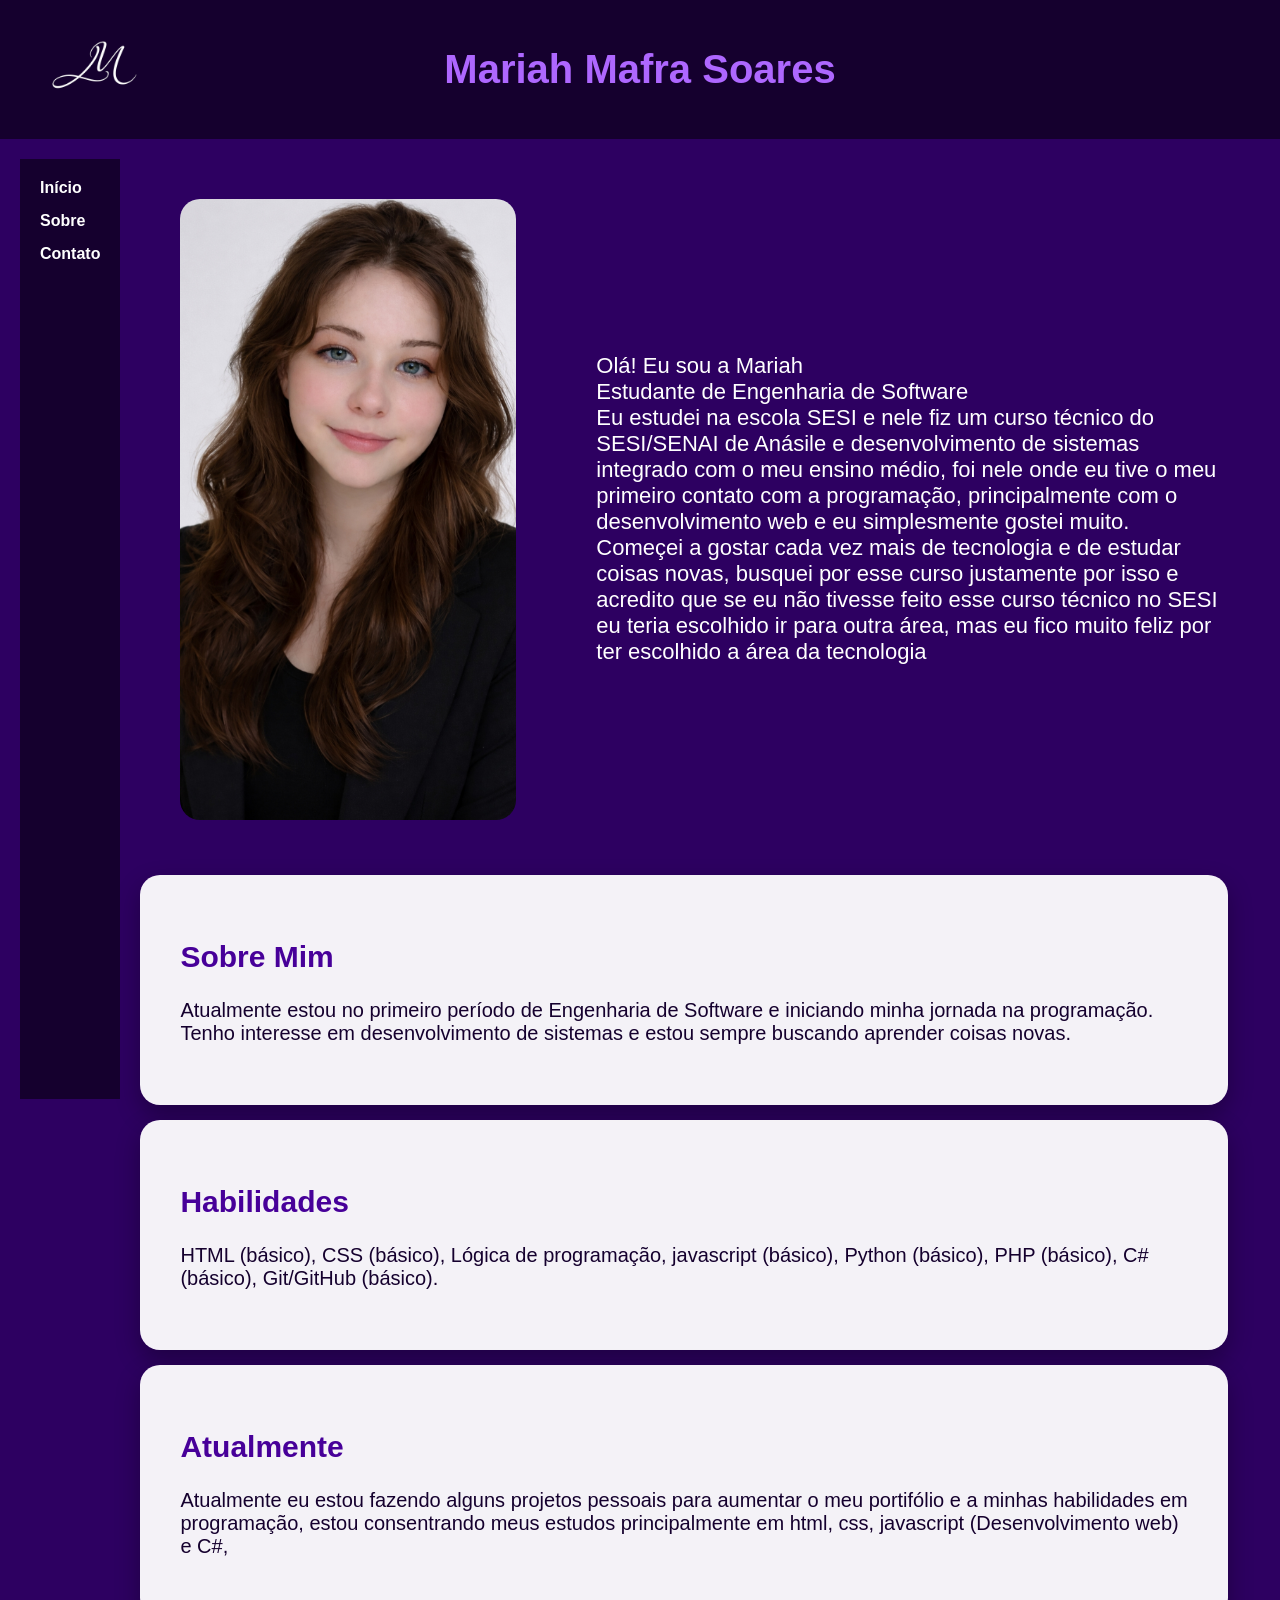
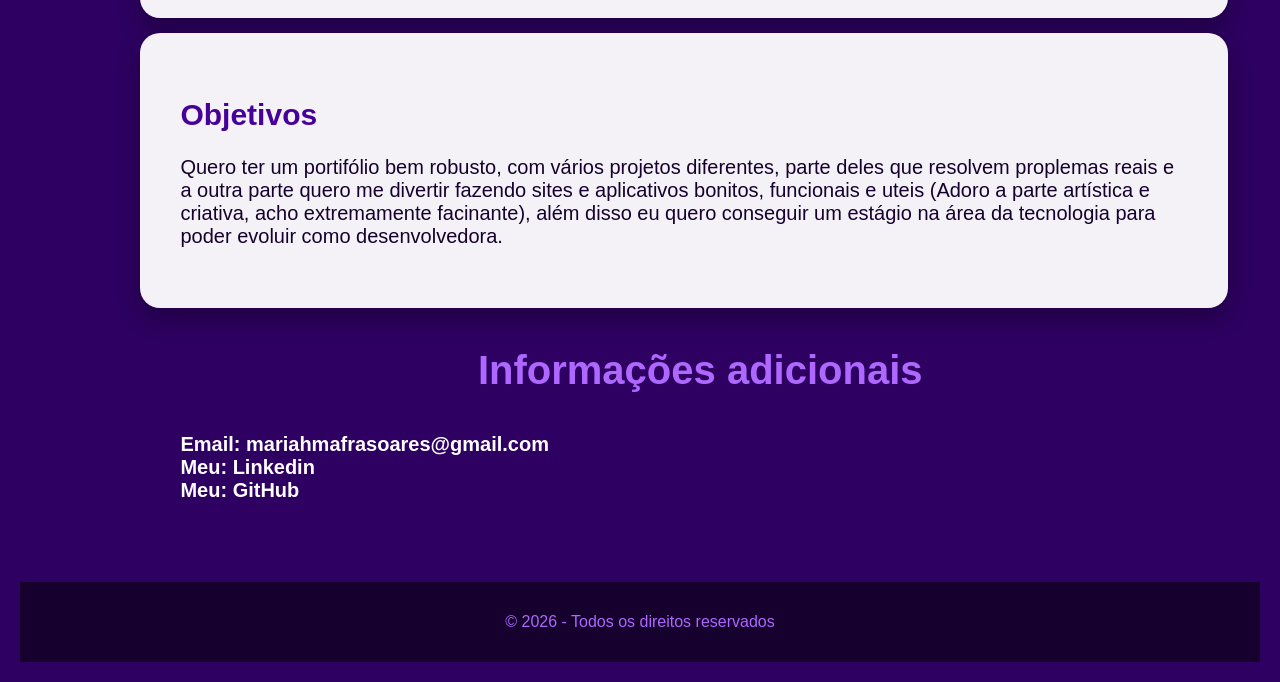
==== index.html @ e1965100 "atividade 2" ====
<!DOCTYPE html>
<html lang="pt-br">

<head>
    <meta charset="UTF-8">
    <meta name="viewport" content="width=device-width, initial-scale=1.0">
    <title>Sobre mim</title>
    <link rel="stylesheet" href="style.css">
</head>

<body>

<header class="cabecalho">
    <img src="logo.png" alt="logo" class="logo">
    <h1>Mariah Mafra Soares</h1>
</header>

<div class="layout">

    <nav class="menu-lateral">
        <a href="#">Início</a>
        <a href="#">Sobre</a>
        <a href="#">Contato</a>
    </nav>

    <main class="conteudo">

        <div class="container2">
            <img src="minhaFoto.jpg" alt="minha foto" class="minhaFoto">
            <p class="texto">
                Olá! Eu sou a Mariah <br>
                Estudante de Engenharia de Software <br>
                Eu estudei na escola SESI e nele fiz um curso técnico do SESI/SENAI de Anásile e desenvolvimento de
                sistemas integrado com o meu ensino médio, foi nele onde eu tive o meu primeiro contato com a
                programação, principalmente com o desenvolvimento web e eu simplesmente gostei muito. <br>
                Começei a gostar cada vez mais de tecnologia e de estudar coisas novas, busquei por esse curso
                justamente por isso e acredito que se eu não tivesse feito esse curso técnico no SESI eu teria escolhido
                ir para outra área, mas eu fico muito feliz por ter escolhido a área da tecnologia</h3>
            </p>
        </div>

        <div class="card destaque">
            <h2>Sobre Mim</h2>
            <p class="paragrafo">Atualmente estou no primeiro período de Engenharia de Software e iniciando minha
                jornada na programação. Tenho interesse em desenvolvimento de sistemas e estou sempre buscando aprender
                coisas novas.</p>
        </div>

        <div class="card">
            <h2>Habilidades</h2>
            <p class="paragrafo">HTML (básico),
                CSS (básico),
                Lógica de programação,
                javascript (básico),
                Python (básico),
                PHP (básico),
                C# (básico),
                Git/GitHub (básico). </p>
        </div>

        <div class="card">
            <h2>Atualmente</h2>
            <p class="paragrafo">Atualmente eu estou fazendo alguns projetos pessoais para aumentar o meu portifólio e a
                minhas habilidades em programação, estou consentrando meus estudos principalmente em html, css,
                javascript (Desenvolvimento web) e C#,</p>
        </div>

        <div class="card">
            <h2>Objetivos</h2>
            <p class="paragrafo">Quero ter um portifólio bem robusto, com vários projetos diferentes, parte deles que
                resolvem proplemas reais e a outra parte quero me divertir fazendo sites e aplicativos bonitos,
                funcionais e uteis (Adoro a parte artística e criativa, acho extremamente facinante), além disso eu
                quero conseguir um estágio na área da tecnologia para poder evoluir como desenvolvedora.</p>
        </div>

        <div class="contato">
            <h3>Informações adicionais</h3>
            <h4>
                Email: mariahmafrasoares@gmail.com <br>
                Meu: <a href="https://www.linkedin.com/in/mariah-mafra-soares-4b8b1a383/" target="_blank">Linkedin</a><br> 
                Meu: <a href="https://github.com/mariahsoares" target="_blank">GitHub</a>
            </h4>
        </div>
    </main>

    <footer class="footer">
        <p>© 2026 - Todos os direitos reservados</p>
    </footer>
</div>
</body>

</html>
---- style.css ----
body {
    margin: 0;
    font-family: Arial;
    background-color: rgb(45, 0, 97);
}

/* HEADER */
.cabecalho {
    display: flex;
    align-items: center;
    justify-content: center;
    position: relative;
    background-color: rgb(21, 0, 46);
    padding: 20px;
}

.logo {
    width: 150px;
    position: absolute;
    left: 20px;
    top: 50%;
    transform: translateY(-50%);
}

h1 {
    color: rgb(174, 103, 255);
    font-size: 40px;
}

/* GRID PRINCIPAL */
.layout {
    display: grid;
    grid-template-columns: repeat(12, 1fr);
    grid-template-rows: auto 1fr;
    grid-template-areas:
        "menu conteudo conteudo conteudo conteudo conteudo conteudo conteudo conteudo conteudo conteudo conteudo"
        "menu conteudo conteudo conteudo conteudo conteudo conteudo conteudo conteudo conteudo conteudo conteudo";
    gap: 20px;
    padding: 20px;
}

/* MENU LATERAL */
.menu-lateral {
    grid-area: menu;
    background-color: rgb(21, 0, 46);
    display: flex;
    flex-direction: column;
    padding: 20px;
    gap: 15px;
    position: sticky;
    top: 0;
    height: 100vh;
}

.menu-lateral a {
    color: white;
    text-decoration: none;
    font-weight: bold;
}

.menu-lateral a:hover {
    text-decoration: underline;
}

/* CONTEÚDO */
.conteudo {
    grid-area: conteudo;
}

/* FOTO + TEXTO */
.container2 {
    display: flex;
    align-items: center;
}

.minhaFoto {
    width: 30%;
    border-radius: 20px;
    margin: 40px;
}

.texto {
    color: white;
    font-size: 22px;
    padding: 40px;
}

/* CARDS */
.card {
    background: rgba(255, 255, 255, 0.95);
    width: 90%;
    margin: 15px 0;
    padding: 40px;
    border-radius: 20px;
    box-shadow: 0 10px 25px rgba(0, 0, 0, 0.3);
    transition: 0.3s;
}

.card:hover {
    transform: translateY(-5px);
}

/* REQUISITO GRID-COLUMN / SPAN */
.destaque {
    grid-column: 1 / -1;
}

/* TEXTO */
h2 {
    color: rgb(71, 0, 153);
    font-size: 30px;
}

.paragrafo {
    font-size: 20px;
    color: rgb(21, 0, 46);
}

/* CONTATO */
.contato {
    margin-top: 20px;
}

.contato a {
    margin-right: 20px;
    text-decoration: none;
    color: white;
    font-weight: bold;
}

.contato a:hover {
    text-decoration: underline;
}

h3 {
    text-align: center;
    font-size: 40px;
    color: rgb(174, 103, 255);
}

h4 {
    font-size: 20px;
    margin: 40px;
    color: white;
}

/* ================= FOOTER ================= */
footer {
    grid-column: 1 / -1;
    text-align: center;
    padding: 15px;
    background: rgb(21, 0, 46);
    color: rgb(174, 103, 255);
    margin-top: 20px;
}

/* RESPONSIVO */
@media (max-width: 768px) {

    .layout {
        grid-template-columns: 1fr;
        grid-template-areas:
            "menu"
            "conteudo";
    }

    .menu-lateral {
        position: relative;
        height: auto;
        flex-direction: row;
        justify-content: space-around;
    }

    .container2 {
        flex-direction: column;
        text-align: center;
    }

    .minhaFoto {
        width: 70%;
    }

    .texto {
        font-size: 18px;
        padding: 20px;
    }
}
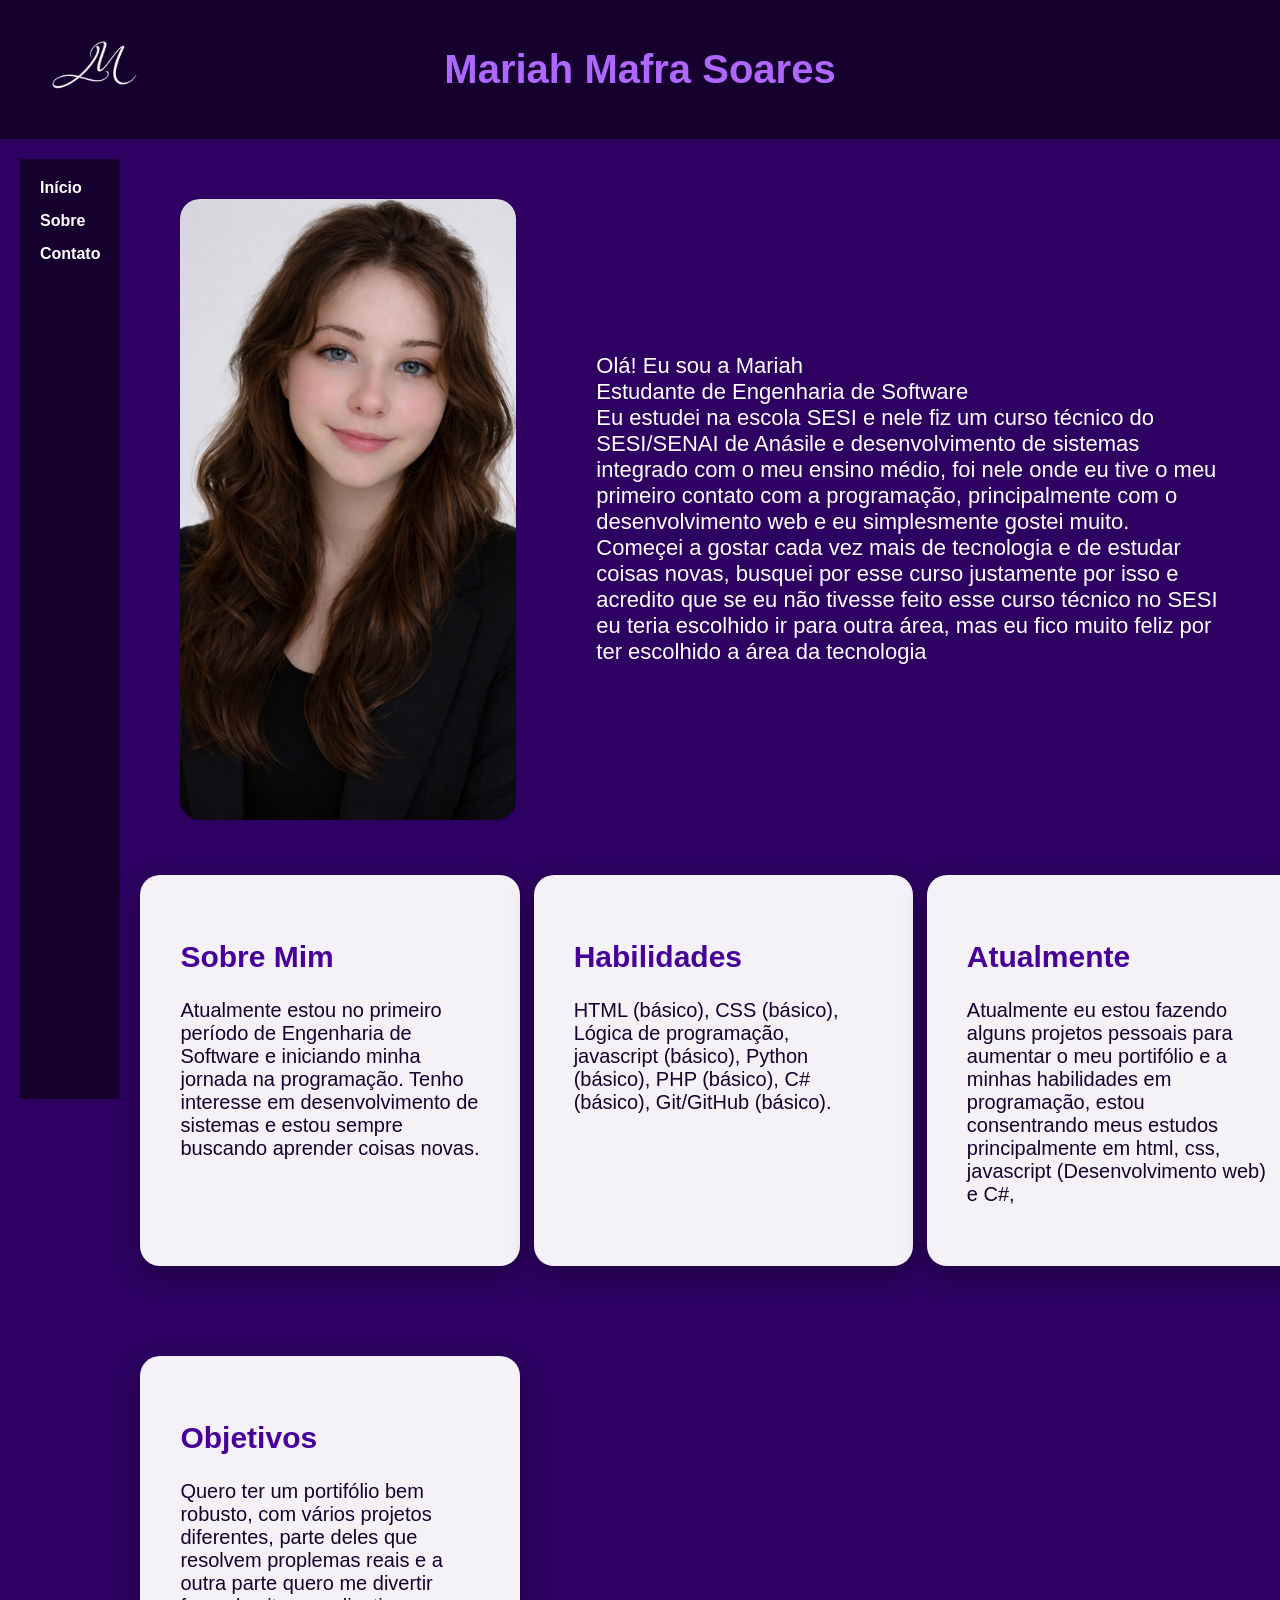
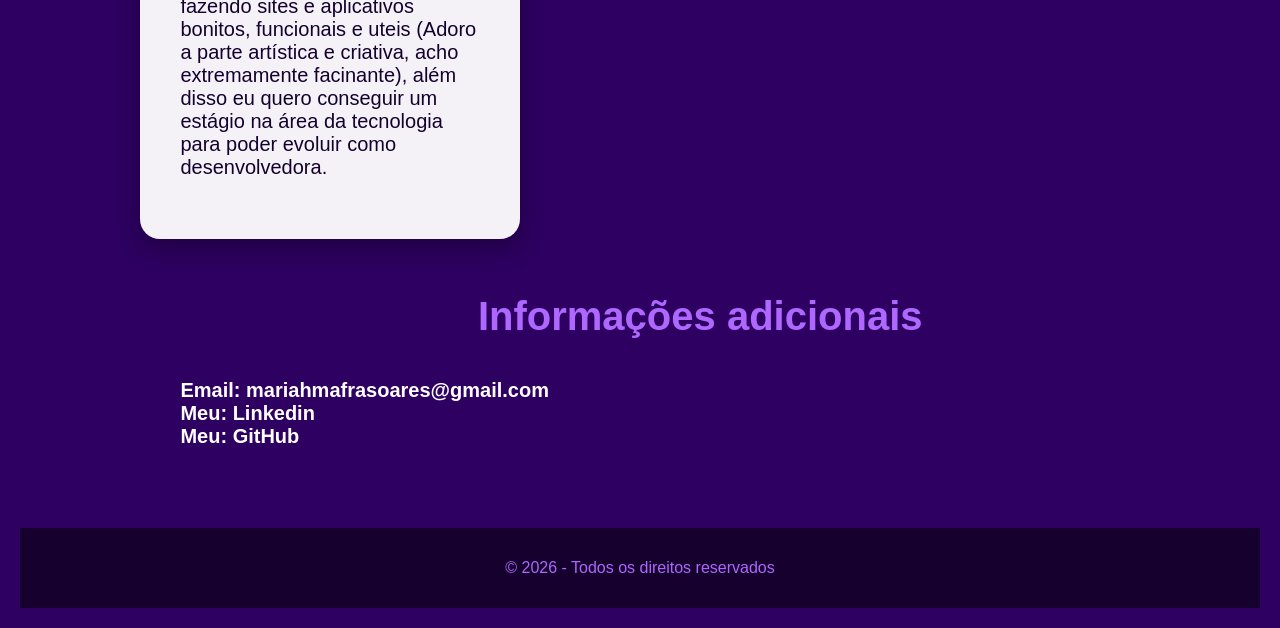
==== commit 07b87c1e: "foi adicionado alguns requisitos que o professor pediu" ====
--- a/index.html
+++ b/index.html
@@ -10,83 +10,94 @@
 
 <body>
 
-<header class="cabecalho">
-    <img src="logo.png" alt="logo" class="logo">
-    <h1>Mariah Mafra Soares</h1>
-</header>
+    <header class="cabecalho">
+        <img src="logo.png" alt="logo" class="logo">
+        <h1>Mariah Mafra Soares</h1>
+    </header>
 
-<div class="layout">
+    <div class="layout">
 
-    <nav class="menu-lateral">
-        <a href="#">Início</a>
-        <a href="#">Sobre</a>
-        <a href="#">Contato</a>
-    </nav>
+        <nav class="menu-lateral">
+            <a href="#">Início</a>
+            <a href="#">Sobre</a>
+            <a href="#">Contato</a>
+        </nav>
 
-    <main class="conteudo">
+        <main class="conteudo">
 
-        <div class="container2">
-            <img src="minhaFoto.jpg" alt="minha foto" class="minhaFoto">
-            <p class="texto">
-                Olá! Eu sou a Mariah <br>
-                Estudante de Engenharia de Software <br>
-                Eu estudei na escola SESI e nele fiz um curso técnico do SESI/SENAI de Anásile e desenvolvimento de
-                sistemas integrado com o meu ensino médio, foi nele onde eu tive o meu primeiro contato com a
-                programação, principalmente com o desenvolvimento web e eu simplesmente gostei muito. <br>
-                Começei a gostar cada vez mais de tecnologia e de estudar coisas novas, busquei por esse curso
-                justamente por isso e acredito que se eu não tivesse feito esse curso técnico no SESI eu teria escolhido
-                ir para outra área, mas eu fico muito feliz por ter escolhido a área da tecnologia</h3>
-            </p>
-        </div>
+            <div class="container2">
+                <img src="minhaFoto.jpg" alt="minha foto" class="minhaFoto">
+                <p class="texto">
+                    Olá! Eu sou a Mariah <br>
+                    Estudante de Engenharia de Software <br>
+                    Eu estudei na escola SESI e nele fiz um curso técnico do SESI/SENAI de Anásile e desenvolvimento de
+                    sistemas integrado com o meu ensino médio, foi nele onde eu tive o meu primeiro contato com a
+                    programação, principalmente com o desenvolvimento web e eu simplesmente gostei muito. <br>
+                    Começei a gostar cada vez mais de tecnologia e de estudar coisas novas, busquei por esse curso
+                    justamente por isso e acredito que se eu não tivesse feito esse curso técnico no SESI eu teria
+                    escolhido
+                    ir para outra área, mas eu fico muito feliz por ter escolhido a área da tecnologia</h3>
+                </p>
+            </div>
 
-        <div class="card destaque">
-            <h2>Sobre Mim</h2>
-            <p class="paragrafo">Atualmente estou no primeiro período de Engenharia de Software e iniciando minha
-                jornada na programação. Tenho interesse em desenvolvimento de sistemas e estou sempre buscando aprender
-                coisas novas.</p>
-        </div>
+            <div class="cards">
+                <div class="card">
+                    <h2>Sobre Mim</h2>
+                    <p class="paragrafo">Atualmente estou no primeiro período de Engenharia de Software e iniciando
+                        minha
+                        jornada na programação. Tenho interesse em desenvolvimento de sistemas e estou sempre buscando
+                        aprender
+                        coisas novas.</p>
+                </div>
 
-        <div class="card">
-            <h2>Habilidades</h2>
-            <p class="paragrafo">HTML (básico),
-                CSS (básico),
-                Lógica de programação,
-                javascript (básico),
-                Python (básico),
-                PHP (básico),
-                C# (básico),
-                Git/GitHub (básico). </p>
-        </div>
+                <div class="card">
+                    <h2>Habilidades</h2>
+                    <p class="paragrafo">HTML (básico),
+                        CSS (básico),
+                        Lógica de programação,
+                        javascript (básico),
+                        Python (básico),
+                        PHP (básico),
+                        C# (básico),
+                        Git/GitHub (básico). </p>
+                </div>
 
-        <div class="card">
-            <h2>Atualmente</h2>
-            <p class="paragrafo">Atualmente eu estou fazendo alguns projetos pessoais para aumentar o meu portifólio e a
-                minhas habilidades em programação, estou consentrando meus estudos principalmente em html, css,
-                javascript (Desenvolvimento web) e C#,</p>
-        </div>
+                <div class="card">
+                    <h2>Atualmente</h2>
+                    <p class="paragrafo">Atualmente eu estou fazendo alguns projetos pessoais para aumentar o meu
+                        portifólio
+                        e a
+                        minhas habilidades em programação, estou consentrando meus estudos principalmente em html, css,
+                        javascript (Desenvolvimento web) e C#,</p>
+                </div>
 
-        <div class="card">
-            <h2>Objetivos</h2>
-            <p class="paragrafo">Quero ter um portifólio bem robusto, com vários projetos diferentes, parte deles que
-                resolvem proplemas reais e a outra parte quero me divertir fazendo sites e aplicativos bonitos,
-                funcionais e uteis (Adoro a parte artística e criativa, acho extremamente facinante), além disso eu
-                quero conseguir um estágio na área da tecnologia para poder evoluir como desenvolvedora.</p>
-        </div>
+                <div class="card">
+                    <h2>Objetivos</h2>
+                    <p class="paragrafo">Quero ter um portifólio bem robusto, com vários projetos diferentes, parte
+                        deles
+                        que
+                        resolvem proplemas reais e a outra parte quero me divertir fazendo sites e aplicativos bonitos,
+                        funcionais e uteis (Adoro a parte artística e criativa, acho extremamente facinante), além disso
+                        eu
+                        quero conseguir um estágio na área da tecnologia para poder evoluir como desenvolvedora.</p>
+                </div>
+            </div>
 
-        <div class="contato">
-            <h3>Informações adicionais</h3>
-            <h4>
-                Email: mariahmafrasoares@gmail.com <br>
-                Meu: <a href="https://www.linkedin.com/in/mariah-mafra-soares-4b8b1a383/" target="_blank">Linkedin</a><br> 
-                Meu: <a href="https://github.com/mariahsoares" target="_blank">GitHub</a>
-            </h4>
-        </div>
-    </main>
+            <div class="contato">
+                <h3>Informações adicionais</h3>
+                <h4>
+                    Email: mariahmafrasoares@gmail.com <br>
+                    Meu: <a href="https://www.linkedin.com/in/mariah-mafra-soares-4b8b1a383/"
+                        target="_blank">Linkedin</a><br>
+                    Meu: <a href="https://github.com/mariahsoares" target="_blank">GitHub</a>
+                </h4>
+            </div>
+        </main>
 
-    <footer class="footer">
-        <p>© 2026 - Todos os direitos reservados</p>
-    </footer>
-</div>
+        <footer class="footer">
+            <p>© 2026 - Todos os direitos reservados</p>
+        </footer>
+    </div>
 </body>
 
 </html>
--- a/style.css
+++ b/style.css
@@ -100,9 +100,10 @@
     transform: translateY(-5px);
 }
 
-/* REQUISITO GRID-COLUMN / SPAN */
-.destaque {
-    grid-column: 1 / -1;
+.cards {
+    display: grid;
+    grid-template-columns: repeat(auto-fit, minmax(300px, 1fr));
+    gap: 60px;
 }
 
 /* TEXTO */
@@ -153,24 +154,49 @@
     color: rgb(174, 103, 255);
     margin-top: 20px;
 }
-
-/* RESPONSIVO */
+/* RESPONSIVO */ 
 @media (max-width: 768px) {
 
+    /* HEADER */
+    .cabecalho {
+        flex-direction: column;
+        justify-content: center;
+        align-items: center;
+        text-align: center;
+        padding: 15px;
+    }
+
+    .logo {
+        position: static;
+        transform: none;
+        width: 120px;
+        margin-bottom: 10px;
+    }
+
+    h1 {
+        font-size: 22px;
+        margin: 0;
+    }
+
+    /* GRID */
     .layout {
         grid-template-columns: 1fr;
         grid-template-areas:
             "menu"
             "conteudo";
-    }
-
+        padding: 10px;
+    }
+
+    /* MENU */
     .menu-lateral {
         position: relative;
         height: auto;
         flex-direction: row;
         justify-content: space-around;
-    }
-
+        padding: 10px;
+    }
+
+    /* CONTEÚDO */
     .container2 {
         flex-direction: column;
         text-align: center;
@@ -181,7 +207,16 @@
     }
 
     .texto {
-        font-size: 18px;
+        font-size: 16px;
+        padding: 15px;
+    }
+
+    .card {
+        width: 100%;
         padding: 20px;
     }
+
+    .cards {
+        grid-template-columns: repeat(auto-fill, minmax(250px, 1fr));
+    }
 }
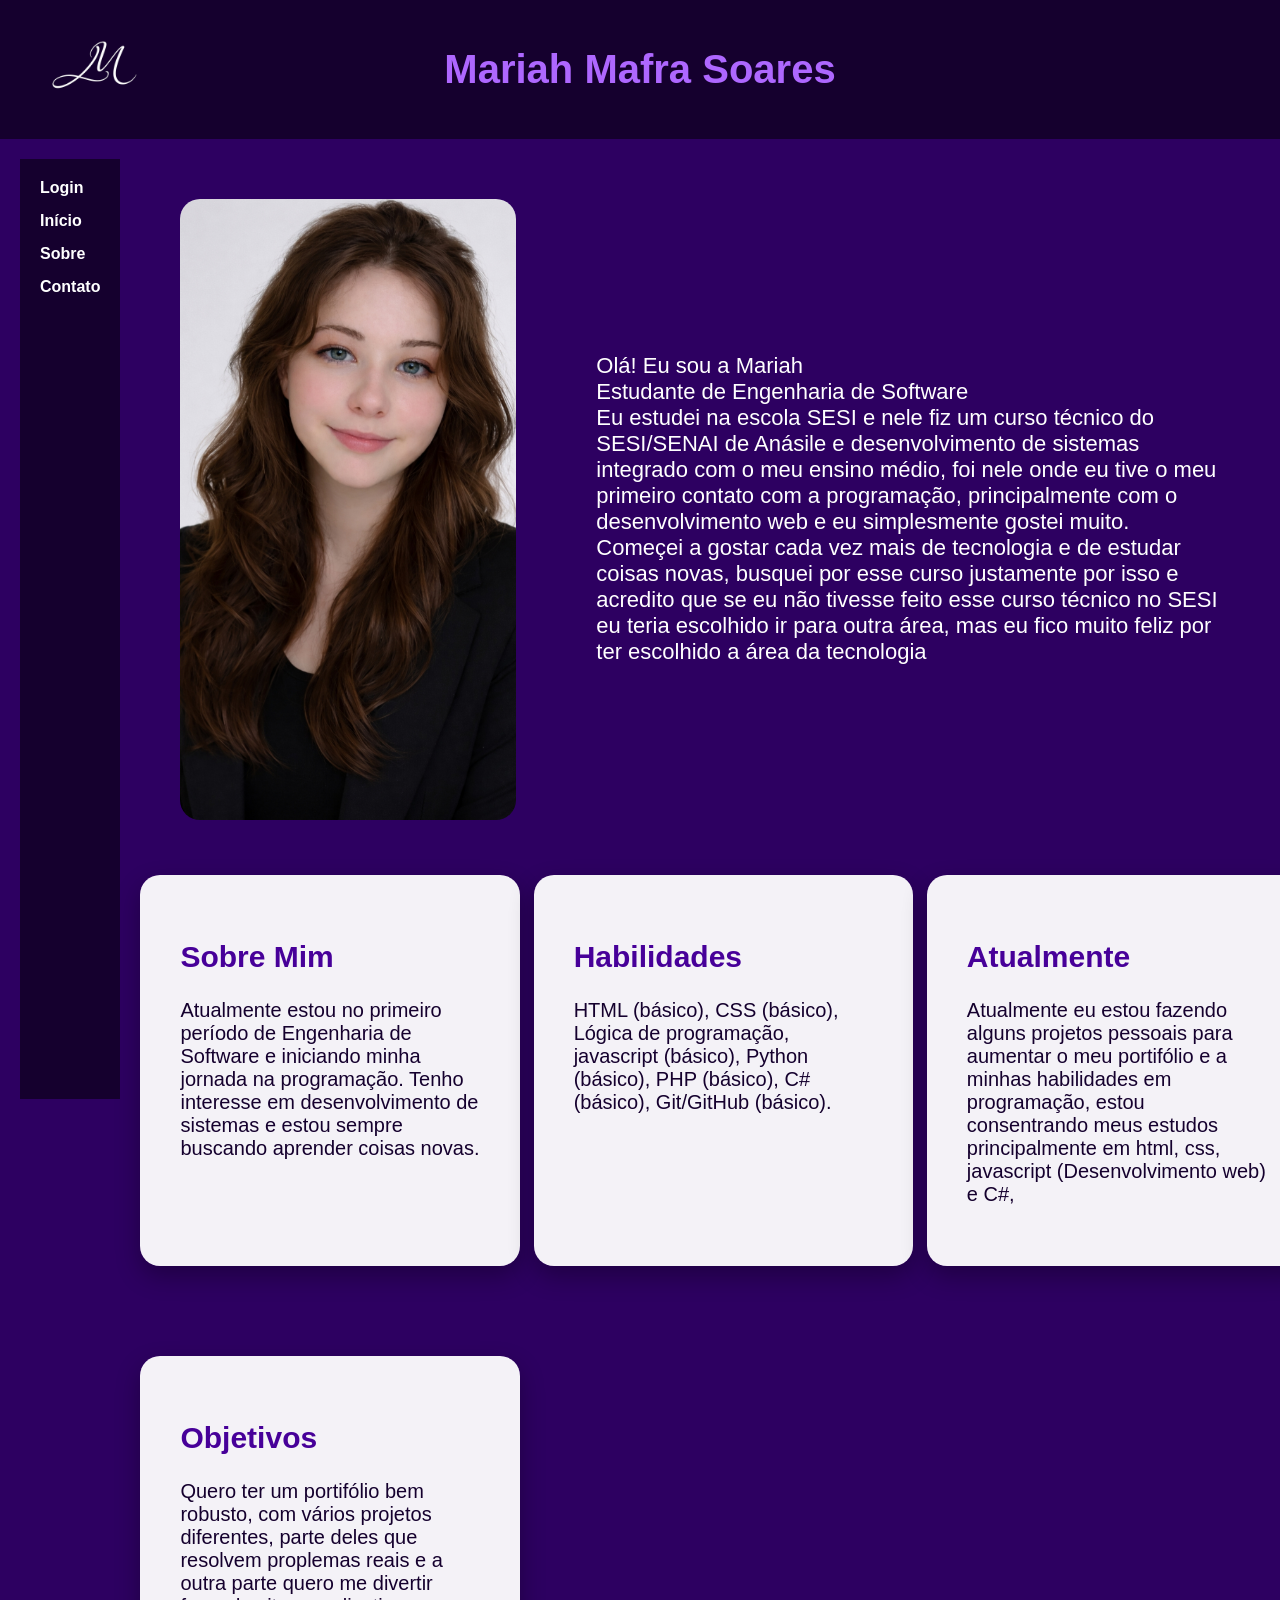
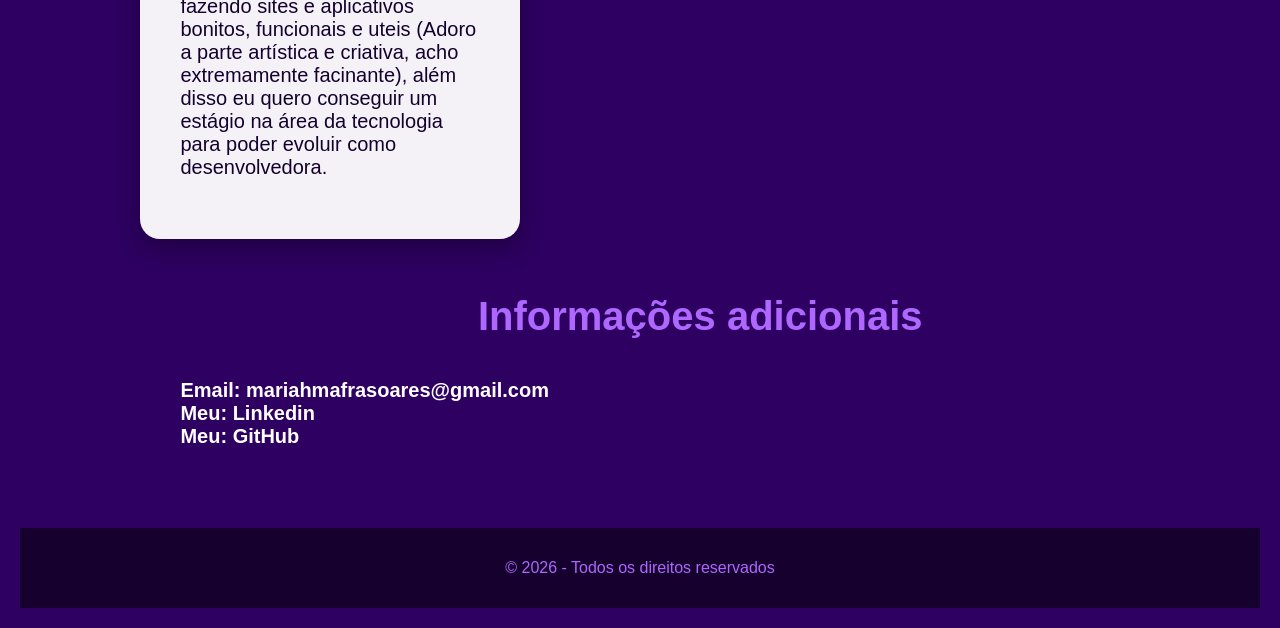
==== commit 7236dab2: "link do login no menu" ====
--- a/index.html
+++ b/index.html
@@ -18,6 +18,7 @@
     <div class="layout">
 
         <nav class="menu-lateral">
+            <a href="login.html">Login</a>
             <a href="#">Início</a>
             <a href="#">Sobre</a>
             <a href="#">Contato</a>
